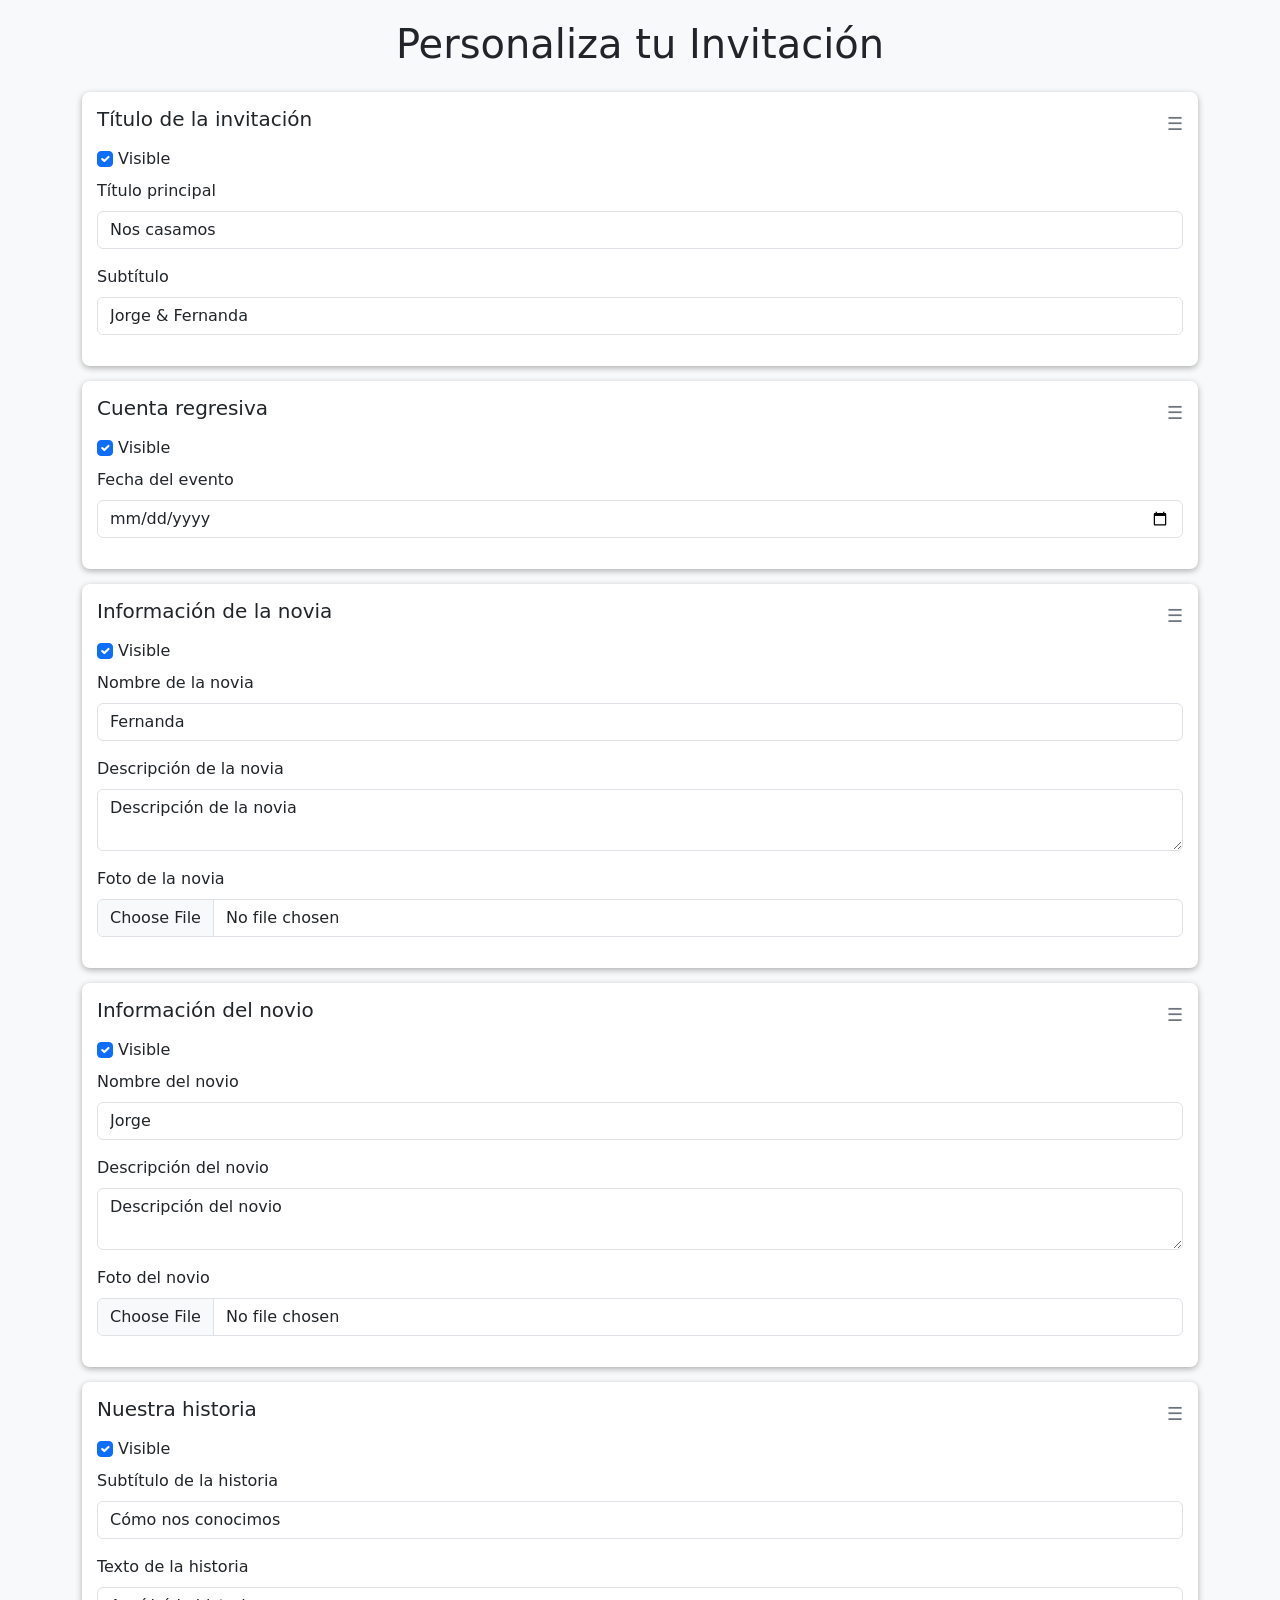
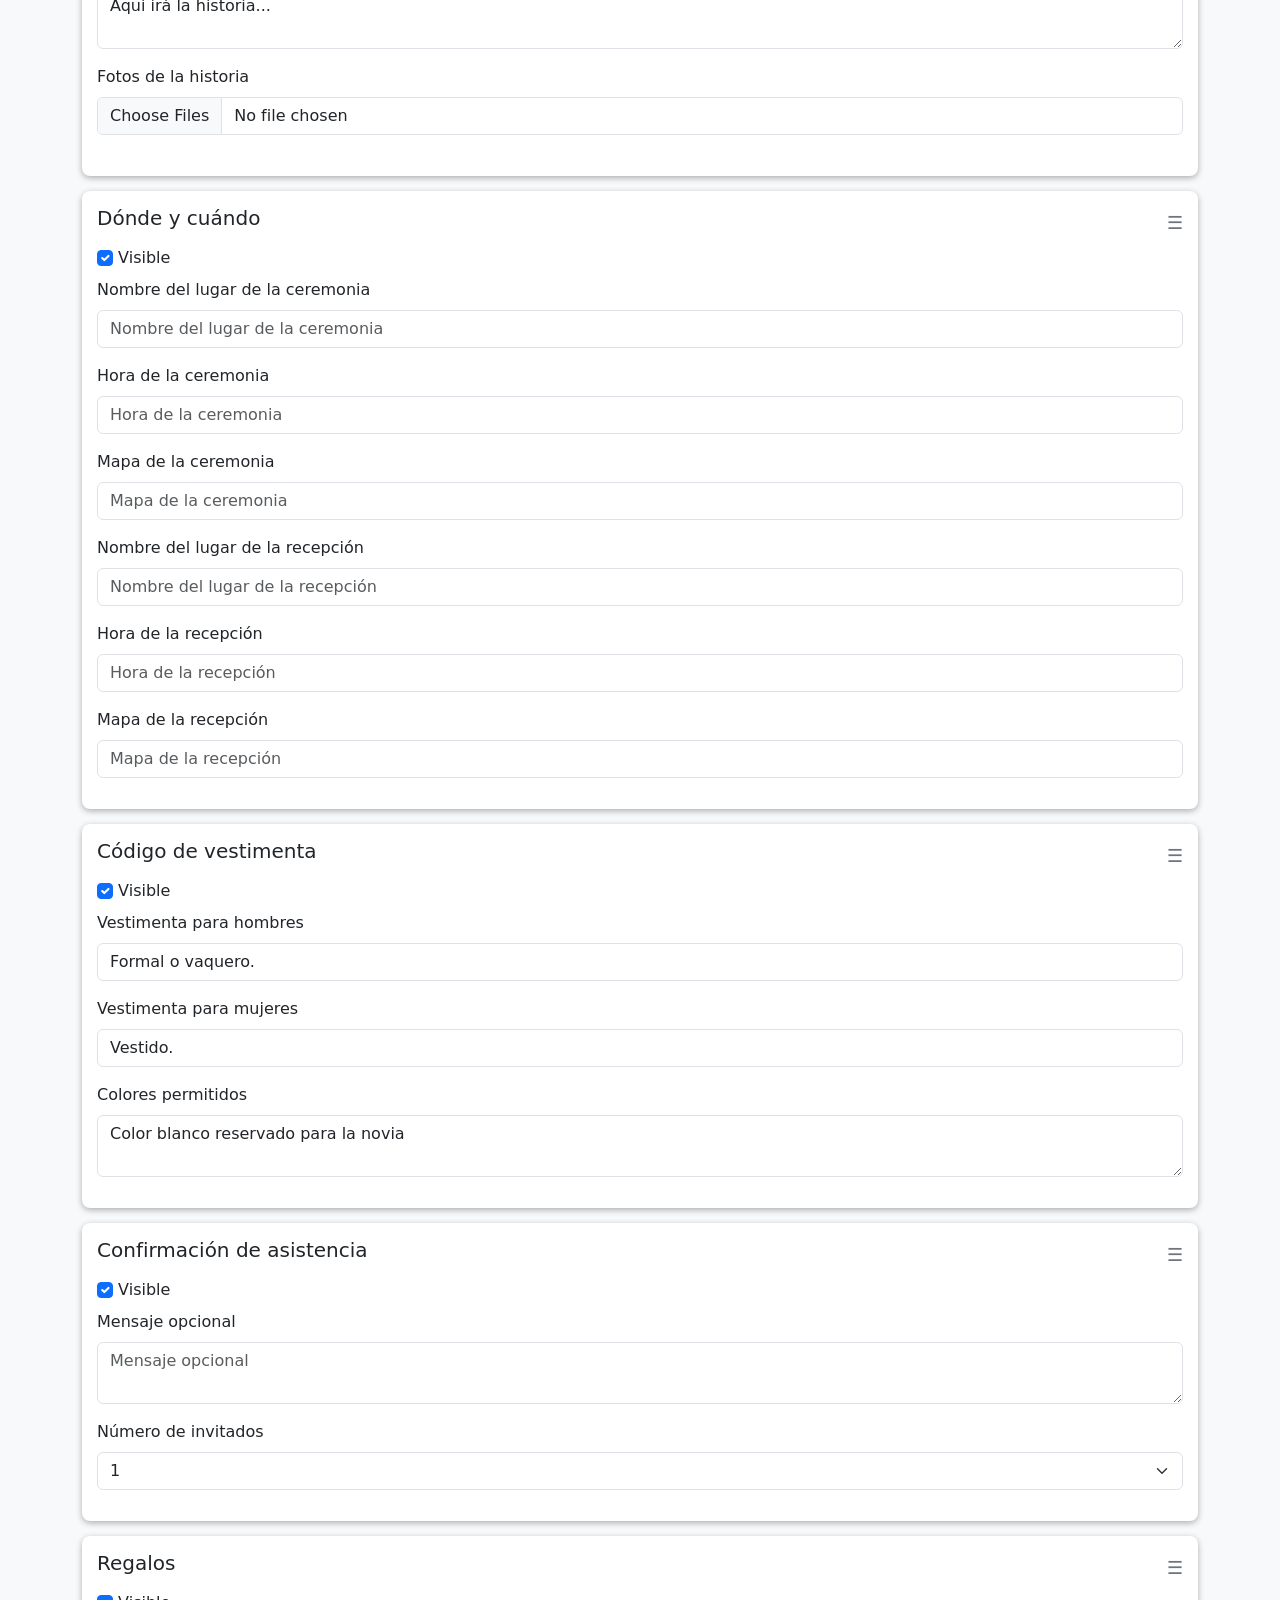
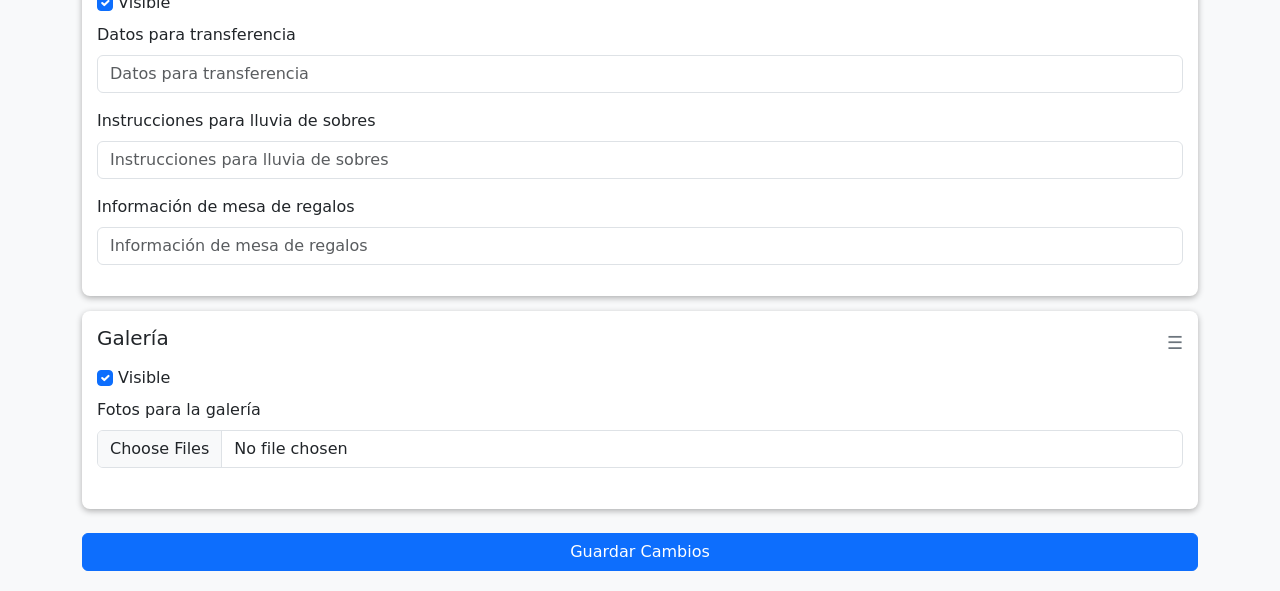
==== formulario-dinamico-invitacion.html @ 40b611e5 "se agrega formulario dinamico para editar la invitacion" ====
<!DOCTYPE html>
<html lang="es">
<head>
  <meta charset="UTF-8">
  <meta name="viewport" content="width=device-width, initial-scale=1.0">
  <title>Personalización de Invitación</title>
  <link href="https://cdn.jsdelivr.net/npm/bootstrap@5.3.0/dist/css/bootstrap.min.css" rel="stylesheet">
  <style>	
	body {
	  background-color: #f8f9fa;
	  padding: 20px;
	}

	.section-card {
	  background: #fff;
	  border-radius: 8px;
	  padding: 15px;
	  margin-bottom: 15px;
	  box-shadow: 0 2px 6px rgba(0,0,0,0.3);
	  cursor: grab;
	}
	.section-card.dragging {
	  opacity: 0.5;
	}
	.controls input, .controls textarea {
	  width: 100%;
	  margin-bottom: 10px;
	}
	.drag-handle {
	  font-size: 18px;
	  cursor: move;
	  color: #6c757d;
	}
	
	.gallery-container {
	display: flex;
	flex-direction: column;
	gap: 8px;
	}
	.gallery-item {
	display: flex;
	align-items: center;
	gap: 10px;
	padding: 6px;
	background: #f8f9fa;
	border: 1px solid #ddd;
	border-radius: 6px;
	cursor: grab;
	}
	/*.gallery-item img {
	width: 60px;
	height: 60px;
	object-fit: cover;
	border-radius: 4px;
	}*/

  </style>
</head>
<body>
  <div class="container">
    <h1 class="mb-4 text-center">Personaliza tu Invitación</h1>
    <div id="form-container" class="mb-4"></div>
    <button id="save-btn" class="btn btn-primary w-100">Guardar Cambios</button>
  </div>

  <script>
    // Simulamos el JSON obtenido del backend	
	let templateData = 		
		{
		  "templateId": "BODA-001",
		  "templateName": "Invitación Jorge & Fernanda",
		  "sections": [
			{
			  "type": "SECTION",
			  "code": "TITLE",
			  "name": "Título de la invitación",
			  "visible": true,
			  "position": 1,
			  "title": "Nos casamos",
			  "description": "Jorge & Fernanda",
			  "controls": [
				{ "name": "SECTION_TITLE_TITLE", "label": "Título principal", "type": "textbox", "required": true, "maxLength": 50 },
				{ "name": "SECTION_TITLE_DESCRIPTION", "label": "Subtítulo", "type": "textbox", "required": true, "maxLength": 50 }
			  ]
			},
			{
			  "type": "SECTION",
			  "code": "COUNTDOWN",
			  "name": "Cuenta regresiva",
			  "visible": true,
			  "position": 2,
			  "date": "2025-12-06 16:00:00",
			  "controls": [
				{ "name": "SECTION_COUNTDOWN_DATE", "label": "Fecha del evento", "type": "date", "required": true }
			  ]
			},
			{
			  "type": "SECTION",
			  "code": "INFO-NOVIA",
			  "name": "Información de la novia",
			  "visible": true,
			  "position": 3,
			  "title": "Fernanda",
			  "description": "Descripción de la novia",
			  "foto": "",
			  "controls": [
				{ "name": "SECTION_INFO-NOVIA_TITLE", "label": "Nombre de la novia", "type": "textbox", "required": true, "maxLength": 80 },
				{ "name": "SECTION_INFO-NOVIA_DESCRIPTION", "label": "Descripción de la novia", "type": "textarea", "required": false, "maxLength": 500 },
				{ "name": "SECTION_INFO-NOVIA_FOTO", "label": "Foto de la novia", "type": "file", "required": false }
			  ]
			},
			{
			  "type": "SECTION",
			  "code": "INFO-NOVIO",
			  "name": "Información del novio",
			  "visible": true,
			  "position": 4,
			  "title": "Jorge",
			  "description": "Descripción del novio",
			  "foto": "",
			  "controls": [
				{ "name": "SECTION_INFO-NOVIO_TITLE", "label": "Nombre del novio", "type": "textbox", "required": true, "maxLength": 80 },
				{ "name": "SECTION_INFO-NOVIO_DESCRIPTION", "label": "Descripción del novio", "type": "textarea", "required": false, "maxLength": 500 },
				{ "name": "SECTION_INFO-NOVIO_FOTO", "label": "Foto del novio", "type": "file", "required": false }
			  ]
			},
			{
			  "type": "SECTION",
			  "code": "HISTORIA",
			  "name": "Nuestra historia",
			  "visible": true,
			  "position": 5,
			  "subtitulo": "Cómo nos conocimos",
			  "texto": "Aquí irá la historia...",
			  "fotos": [],
			  "controls": [
				{ "name": "SECTION_HISTORIA_SUBTITULO", "label": "Subtítulo de la historia", "type": "textbox", "required": true, "maxLength": 100 },
				{ "name": "SECTION_HISTORIA_TEXTO", "label": "Texto de la historia", "type": "textarea", "required": false, "maxLength": 1000 },
				{ "name": "SECTION_HISTORIA_FOTOS", "label": "Fotos de la historia", "type": "file-multiple", "required": false }
			  ]
			},
			{
			  "type": "SECTION",
			  "code": "EVENTOS",
			  "name": "Dónde y cuándo",
			  "visible": true,
			  "position": 6,
			  "ceremonia_lugar": "Nuestra Señora de Fátima",
			  "ceremonia_hora": "16:00",
			  "ceremonia_mapa": "",
			  "recepcion_lugar": "Campestre Monsal",
			  "recepcion_hora": "21:00",
			  "recepcion_mapa": "",
			  "controls": [
				{ "name": "SECTION_EVENTOS_CEREMONIA_LUGAR", "label": "Nombre del lugar de la ceremonia", "type": "textbox", "required": true },
				{ "name": "SECTION_EVENTOS_CEREMONIA_HORA", "label": "Hora de la ceremonia", "type": "textbox", "required": true },
				{ "name": "SECTION_EVENTOS_CEREMONIA_MAPA", "label": "Mapa de la ceremonia", "type": "textbox", "required": false },
				{ "name": "SECTION_EVENTOS_RECEPCION_LUGAR", "label": "Nombre del lugar de la recepción", "type": "textbox", "required": true },
				{ "name": "SECTION_EVENTOS_RECEPCION_HORA", "label": "Hora de la recepción", "type": "textbox", "required": true },
				{ "name": "SECTION_EVENTOS_RECEPCION_MAPA", "label": "Mapa de la recepción", "type": "textbox", "required": false }
			  ]
			},
			{
			  "type": "SECTION",
			  "code": "VESTIMENTA",
			  "name": "Código de vestimenta",
			  "visible": true,
			  "position": 7,
			  "hombres": "Formal o vaquero.",
			  "mujeres": "Vestido.",
			  "colores": "Color blanco reservado para la novia",
			  "controls": [
				{ "name": "SECTION_VESTIMENTA_HOMBRES", "label": "Vestimenta para hombres", "type": "textbox", "required": true },
				{ "name": "SECTION_VESTIMENTA_MUJERES", "label": "Vestimenta para mujeres", "type": "textbox", "required": true },
				{ "name": "SECTION_VESTIMENTA_COLORES", "label": "Colores permitidos", "type": "textarea", "required": false }
			  ]
			},
			{
			  "type": "SECTION",
			  "code": "RSVP",
			  "name": "Confirmación de asistencia",
			  "visible": true,
			  "position": 8,
			  "mensaje": "",
			  "num_invitados": "",
			  "controls": [
				{ "name": "SECTION_RSVP_MENSAJE", "label": "Mensaje opcional", "type": "textarea", "required": false },
				{ "name": "SECTION_RSVP_NUM_INVITADOS", "label": "Número de invitados", "type": "select", "options": ["1","2","3","4","5","6","7","8","9"], "required": true }
			  ]
			},
			{
			  "type": "SECTION",
			  "code": "REGALOS",
			  "name": "Regalos",
			  "visible": true,
			  "position": 9,
			  "transferencia": "",
			  "lluvia_sobres": "",
			  "mesa_regalos": "",
			  "controls": [
				{ "name": "SECTION_REGALOS_TRANSFERENCIA", "label": "Datos para transferencia", "type": "textbox", "required": false },
				{ "name": "SECTION_REGALOS_LLUVIA_SOBRES", "label": "Instrucciones para lluvia de sobres", "type": "textbox", "required": false },
				{ "name": "SECTION_REGALOS_MESA_REGALOS", "label": "Información de mesa de regalos", "type": "textbox", "required": false }
			  ]
			},
			{
			  "type": "SECTION",
			  "code": "GALERIA",
			  "name": "Galería",
			  "visible": true,
			  "position": 10,
			  "fotos": [],
			  "controls": [
				{ "name": "SECTION_GALERIA_FOTOS", "label": "Fotos para la galería", "type": "file-multiple", "required": false }
			  ]
			}
		  ]
		}




    const container = document.getElementById('form-container');
	
	// Estado global para galería
	let galleryFiles = [];

	





function renderForm() {
  container.innerHTML = '';
  templateData.sections.sort((a, b) => a.position - b.position);

  templateData.sections.forEach((section, index) => {
    const div = document.createElement('div');
    div.className = 'section-card';
    div.draggable = true;
    div.dataset.index = index;

    div.innerHTML = `
      <div class="d-flex justify-content-between align-items-center mb-2">
        <h5>${section.name}</h5>
        <span class="drag-handle">☰</span>
      </div>
      <label class="form-check-label mb-2">
        <input type="checkbox" class="form-check-input visible-toggle" ${section.visible ? 'checked' : ''}> Visible
      </label>
      <div class="controls">
        ${section.controls.map(ctrl => {
          const propKey = ctrl.name.split('_').pop().toLowerCase();
          const value = section[propKey] || '';
          const labelText = ctrl.label; // ✅ Usamos el label del JSON

          if (ctrl.type === 'textbox') {
            return `
              <div class="mb-3">
                <label class="form-label">${labelText}</label>
                <input type="text" class="form-control" name="${ctrl.name}" value="${value}" maxlength="${ctrl.maxLength || ''}" placeholder="${labelText}">
              </div>`;
          } else if (ctrl.type === 'textarea') {
            return `
              <div class="mb-3">
                <label class="form-label">${labelText}</label>
                <textarea class="form-control" name="${ctrl.name}" maxlength="${ctrl.maxLength || ''}" placeholder="${labelText}">${value}</textarea>
              </div>`;
          } else if (ctrl.type === 'file') {
            return `
              <div class="mb-3">
                <label class="form-label">${labelText}</label>
                <input type="file" class="form-control file-input" name="${ctrl.name}">
                <div class="preview-container mt-2"></div>
              </div>`;
          } else if (ctrl.type === 'file-multiple') {
            return `
              <div class="mb-3">
                <label class="form-label">${labelText}</label>
                <input type="file" class="form-control file-multiple-input" name="${ctrl.name}" multiple>
                <div class="gallery-container mt-2"></div>
              </div>`;
          } else if (ctrl.type === 'select') {
            return `
              <div class="mb-3">
                <label class="form-label">${labelText}</label>
                <select class="form-select" name="${ctrl.name}">
                  ${ctrl.options.map(o => `<option value="${o}" ${value === o ? 'selected' : ''}>${o}</option>`).join('')}
                </select>
              </div>`;
          } else if (ctrl.type === 'date') {
            return `
              <div class="mb-3">
                <label class="form-label">${labelText}</label>
                <input type="date" class="form-control" name="${ctrl.name}" value="${section[propKey] || ''}">
              </div>`;
          }
        }).join('')}
      </div>
    `;
    container.appendChild(div);
  });

  enableDragAndDrop();
}



container.addEventListener('change', e => {
  // Foto individual
  if (e.target.classList.contains('file-input')) {
    const previewContainer = e.target.nextElementSibling;
    previewContainer.innerHTML = '';
    const file = e.target.files[0];
    if (file && file.type.startsWith('image/')) {
      const img = document.createElement('img');
      img.src = URL.createObjectURL(file);
      img.style.width = '80px';
      img.style.height = '80px';
      img.style.objectFit = 'cover';
      img.style.borderRadius = '6px';
      previewContainer.appendChild(img);
    }
  }
  // Galería múltiple
  if (e.target.classList.contains('file-multiple-input')) {
    const galleryContainer = e.target.parentElement.querySelector('.gallery-container');
    const newFiles = Array.from(e.target.files);

    // Combinar con existentes y eliminar duplicados
    const combined = [...galleryFiles, ...newFiles];
    const unique = combined.filter((file, index, self) =>
      index === self.findIndex(f => f.name === file.name)
    );

    // Limitar a 10
    galleryFiles = unique.slice(0, 10);

    // Renderizar galería
    renderGallery(galleryContainer);
  }
});



/*function renderGallery(container) {
  container.innerHTML = '';
  galleryFiles.forEach(file => {
    if (file.type.startsWith('image/')) {
      const item = document.createElement('div');
      item.className = 'gallery-item';
      item.draggable = true;
      item.dataset.filename = file.name; // ✅ Identificador único

      const img = document.createElement('img');
      img.src = URL.createObjectURL(file);
      img.style.width = '60px';
      img.style.height = '60px';
      img.style.objectFit = 'cover';
      img.style.borderRadius = '4px';

      const name = document.createElement('span');
      name.textContent = file.name;
      name.style.flex = '1';

      const deleteBtn = document.createElement('button');
      deleteBtn.textContent = '✕';
      deleteBtn.className = 'btn btn-sm btn-danger';
      deleteBtn.addEventListener('click', () => {
        galleryFiles = galleryFiles.filter(f => f.name !== file.name); // ✅ Eliminar por nombre
        renderGallery(container);
      });

      item.appendChild(img);
      item.appendChild(name);
      item.appendChild(deleteBtn);
      container.appendChild(item);
    }
  });

  enableGalleryDragAndDrop(container);
}


function enableGalleryDragAndDrop(container) {
  let draggedItem = null;

  container.querySelectorAll('.gallery-item').forEach(item => {
    item.addEventListener('dragstart', () => {
      draggedItem = item;
      item.classList.add('dragging');
    });

    item.addEventListener('dragend', () => {
      item.classList.remove('dragging');
      draggedItem = null;
      updateGalleryOrder(container);
    });
  });

  container.addEventListener('dragover', e => {
    e.preventDefault();
    const afterElement = getDragAfterElement(container, e.clientY);
    if (!afterElement) {
      container.appendChild(draggedItem);
    } else {
      container.insertBefore(draggedItem, afterElement);
    }
  });
}

function getDragAfterElement(container, y) {
  const draggableElements = [...container.querySelectorAll('.gallery-item:not(.dragging)')];
  return draggableElements.reduce((closest, child) => {
    const box = child.getBoundingClientRect();
    const offset = y - box.top - box.height / 2;
    if (offset < 0 && offset > closest.offset) {
      return { offset: offset, element: child };
    } else {
      return closest;
    }
  }, { offset: Number.NEGATIVE_INFINITY }).element;
}



function getDragAfterElement(container, y) {
  const draggableElements = [...container.querySelectorAll('.gallery-item:not(.dragging)')];
  return draggableElements.reduce((closest, child) => {
    const box = child.getBoundingClientRect();
    const offset = y - box.top - box.height / 2;
    if (offset < 0 && offset > closest.offset) {
      return { offset: offset, element: child };
    } else {
      return closest;
    }
  }, { offset: Number.NEGATIVE_INFINITY }).element;
}



function updateGalleryOrder(container) {
  const newOrder = [];
  container.querySelectorAll('.gallery-item').forEach(item => {
    const filename = item.dataset.filename;
    const file = galleryFiles.find(f => f.name === filename);
    if (file) newOrder.push(file);
  });
  galleryFiles = newOrder; // ✅ Actualiza el array con el nuevo orden
}*/


function renderGallery(container) {
  container.innerHTML = '';
  galleryFiles.forEach(file => {
    if (file.type.startsWith('image/')) {
      const item = document.createElement('div');
      item.className = 'gallery-item';
      item.draggable = true;
      item.dataset.filename = file.name;

      const img = document.createElement('img');
      img.src = URL.createObjectURL(file);
      img.style.width = '60px';
      img.style.height = '60px';
      img.style.objectFit = 'cover';
      img.style.borderRadius = '4px';

      const name = document.createElement('span');
      name.textContent = file.name;
      name.style.flex = '1';

      const deleteBtn = document.createElement('button');
      deleteBtn.textContent = '✕';
      deleteBtn.className = 'btn btn-sm btn-danger';
      deleteBtn.addEventListener('click', () => {
        galleryFiles = galleryFiles.filter(f => f.name !== file.name);
        renderGallery(container);
      });

      item.appendChild(img);
      item.appendChild(name);
      item.appendChild(deleteBtn);
      container.appendChild(item);
    }
  });

  enableGalleryDragAndDrop(container);
}

function enableGalleryDragAndDrop(container) {
    let draggedItem = null;

    container.querySelectorAll('.gallery-item').forEach(item => {
        item.addEventListener('dragstart', (e) => {
            draggedItem = item;
            item.classList.add('dragging');
            e.dataTransfer.effectAllowed = "move";
            e.dataTransfer.setData("text/plain", item.dataset.filename);
        });

        item.addEventListener('dragend', () => {
            item.classList.remove('dragging');
            draggedItem = null;
            updateGalleryOrder(container);
        });
    });

    container.addEventListener('dragover', (e) => {
        e.preventDefault();
        const dragging = container.querySelector('.dragging');
        if (!dragging) return;

        const siblings = [...container.querySelectorAll('.gallery-item:not(.dragging)')];
        let insertBefore = null;

        for (const sib of siblings) {
            const box = sib.getBoundingClientRect();
            const middle = box.top + box.height / 2;

            if (e.clientY < middle) {
                insertBefore = sib;
                break;
            }
        }

        container.insertBefore(dragging, insertBefore);
    });
}


function getDragAfterElement(container, y) {
  const draggableElements = [...container.querySelectorAll('.gallery-item:not(.dragging)')];
  return draggableElements.reduce((closest, child) => {
    const box = child.getBoundingClientRect();
    const offset = y - box.top - box.height / 2;
    if (offset < 0 && offset > closest.offset) {
      return { offset: offset, element: child };
    } else {
      return closest;
    }
  }, { offset: Number.NEGATIVE_INFINITY }).element;
}

function updateGalleryOrder(container) {
  const newOrder = [];
  container.querySelectorAll('.gallery-item').forEach(item => {
    const filename = item.dataset.filename;
    const file = galleryFiles.find(f => f.name === filename);
    if (file) newOrder.push(file);
  });
  galleryFiles = newOrder;
}











/*
    function renderForm(template) {
      container.innerHTML = '';
      template.sections.sort((a, b) => a.position - b.position);
      template.sections.forEach((section, index) => {
        const sectionDiv = document.createElement('div');
        sectionDiv.className = 'section-card';
        sectionDiv.draggable = true;
        sectionDiv.dataset.index = index;

        sectionDiv.innerHTML = `
          <div class="d-flex justify-content-between align-items-center mb-2">
            <h5>${section.name}</h5>
            <span class="drag-handle">☰</span>
          </div>
          <label class="form-check-label mb-2">
            <input type="checkbox" class="form-check-input visible-toggle" ${section.visible ? 'checked' : ''}> Visible
          </label>
          <div class="controls">
            ${section.controls.map(ctrl => {
              if (ctrl.type === 'textbox') {
                return `<input type="text" class="form-control" name="${ctrl.name}" maxlength="${ctrl.maxLength}" placeholder="${ctrl.name}" value="${section.title || ''}">`;
              } else if (ctrl.type === 'textarea') {
                return `<textarea class="form-control" name="${ctrl.name}" maxlength="${ctrl.maxLength}" placeholder="${ctrl.name}">${section.description || ''}</textarea>`;
              }
            }).join('')}
          </div>
        `;
        container.appendChild(sectionDiv);
      });
      enableDragAndDrop();
    }
	*/

    function enableDragAndDrop() {
      const cards = document.querySelectorAll('.section-card');
      let dragged = null;

      cards.forEach(card => {
        card.addEventListener('dragstart', () => {
          dragged = card;
          card.classList.add('dragging');
        });
        card.addEventListener('dragend', () => {
          dragged.classList.remove('dragging');
          dragged = null;
        });
        card.addEventListener('dragover', e => {
          e.preventDefault();
          const afterElement = getDragAfterElement(container, e.clientY);
          if (afterElement == null) {
            container.appendChild(dragged);
          } else {
            container.insertBefore(dragged, afterElement);
          }
        });
      });
    }

    function getDragAfterElement(container, y) {
      const draggableElements = [...container.querySelectorAll('.section-card:not(.dragging)')];
      return draggableElements.reduce((closest, child) => {
        const box = child.getBoundingClientRect();
        const offset = y - box.top - box.height / 2;
        if (offset < 0 && offset > closest.offset) {
          return { offset: offset, element: child };
        } else {
          return closest;
        }
      }, { offset: Number.NEGATIVE_INFINITY }).element;
    }

    document.getElementById('save-btn').addEventListener('click', () => {
      const updatedSections = [];
      document.querySelectorAll('.section-card').forEach((card, newIndex) => {
        const section = templateData.sections[card.dataset.index];
        section.visible = card.querySelector('.visible-toggle').checked;
        section.position = newIndex + 1;
        const inputs = card.querySelectorAll('input[type="text"], textarea');
        inputs.forEach(input => {
          if (input.name.includes('TITLE')) section.title = input.value;
          if (input.name.includes('DESCRIPTION')) section.description = input.value;
        });
        updatedSections.push(section);
      });
      console.log('JSON actualizado:', templateData);
      alert('Cambios guardados (ver consola)');
    });

    renderForm(templateData);
  </script>
</body>
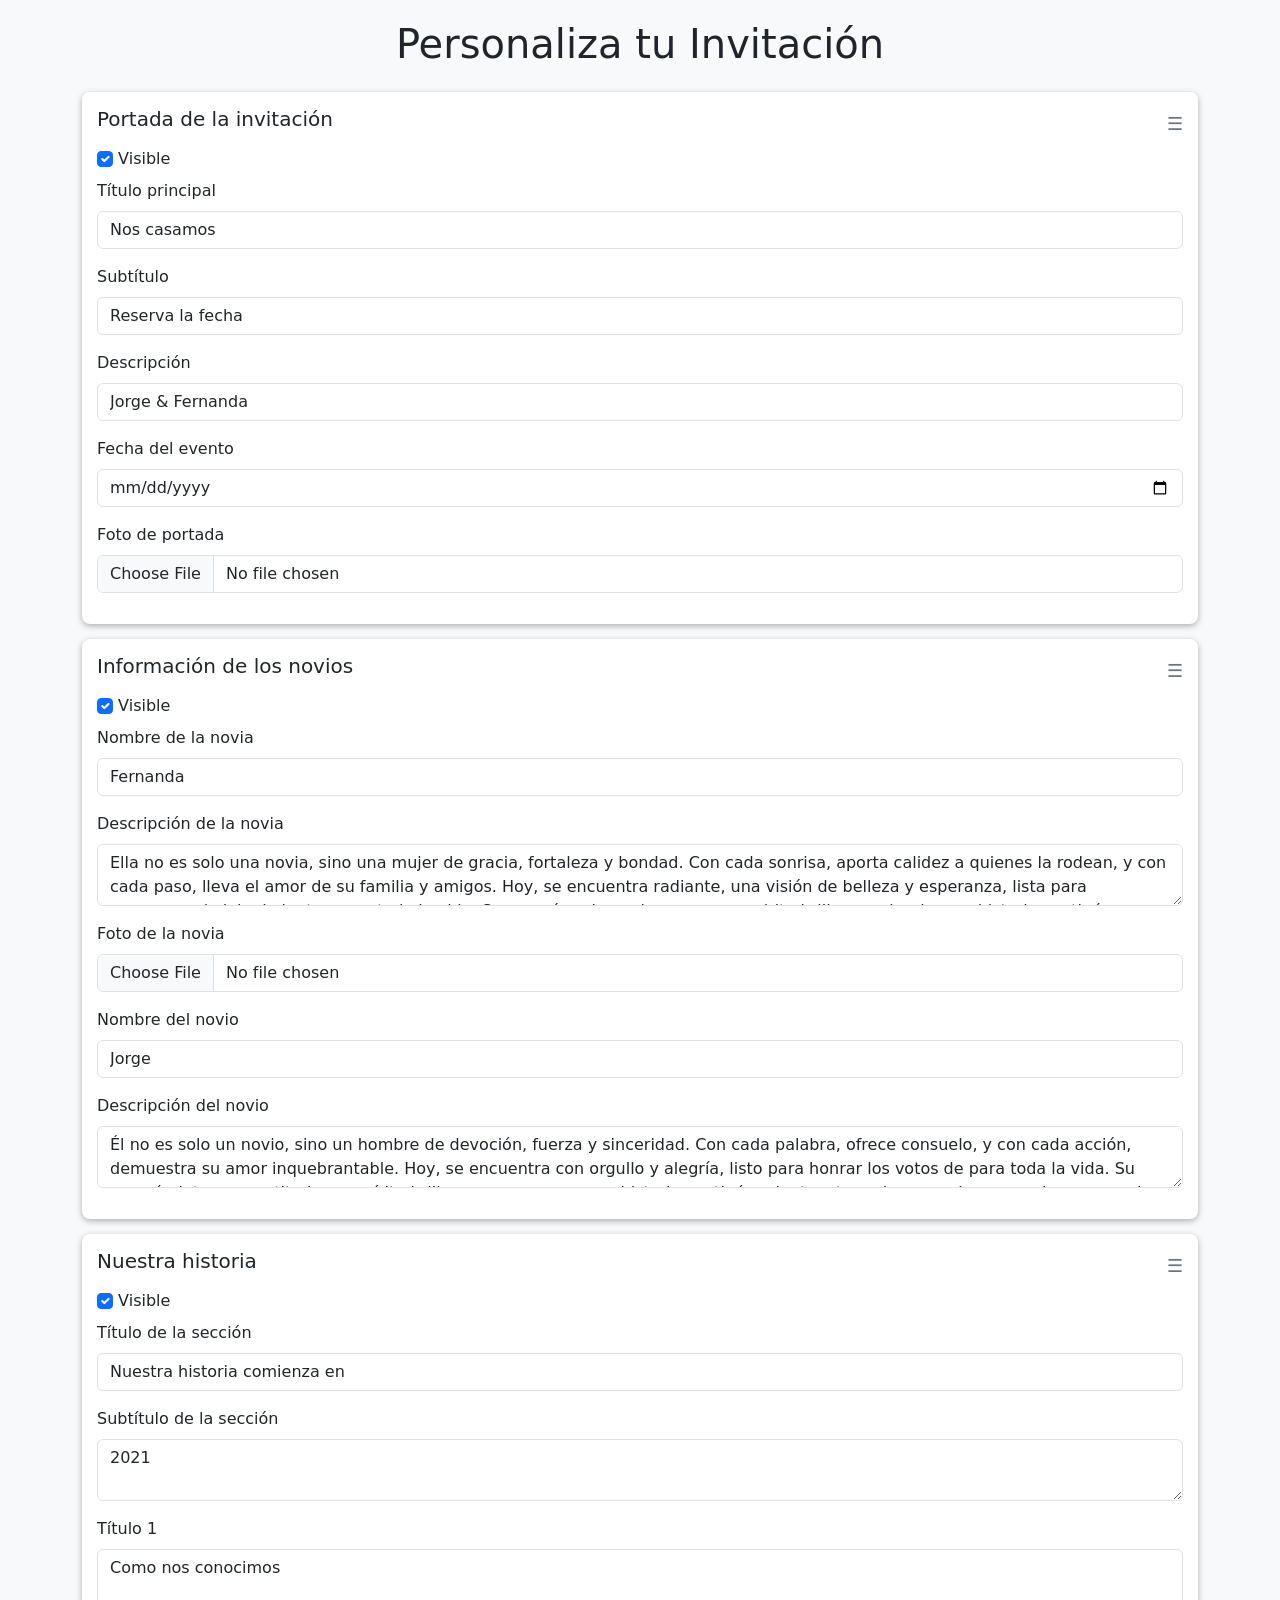
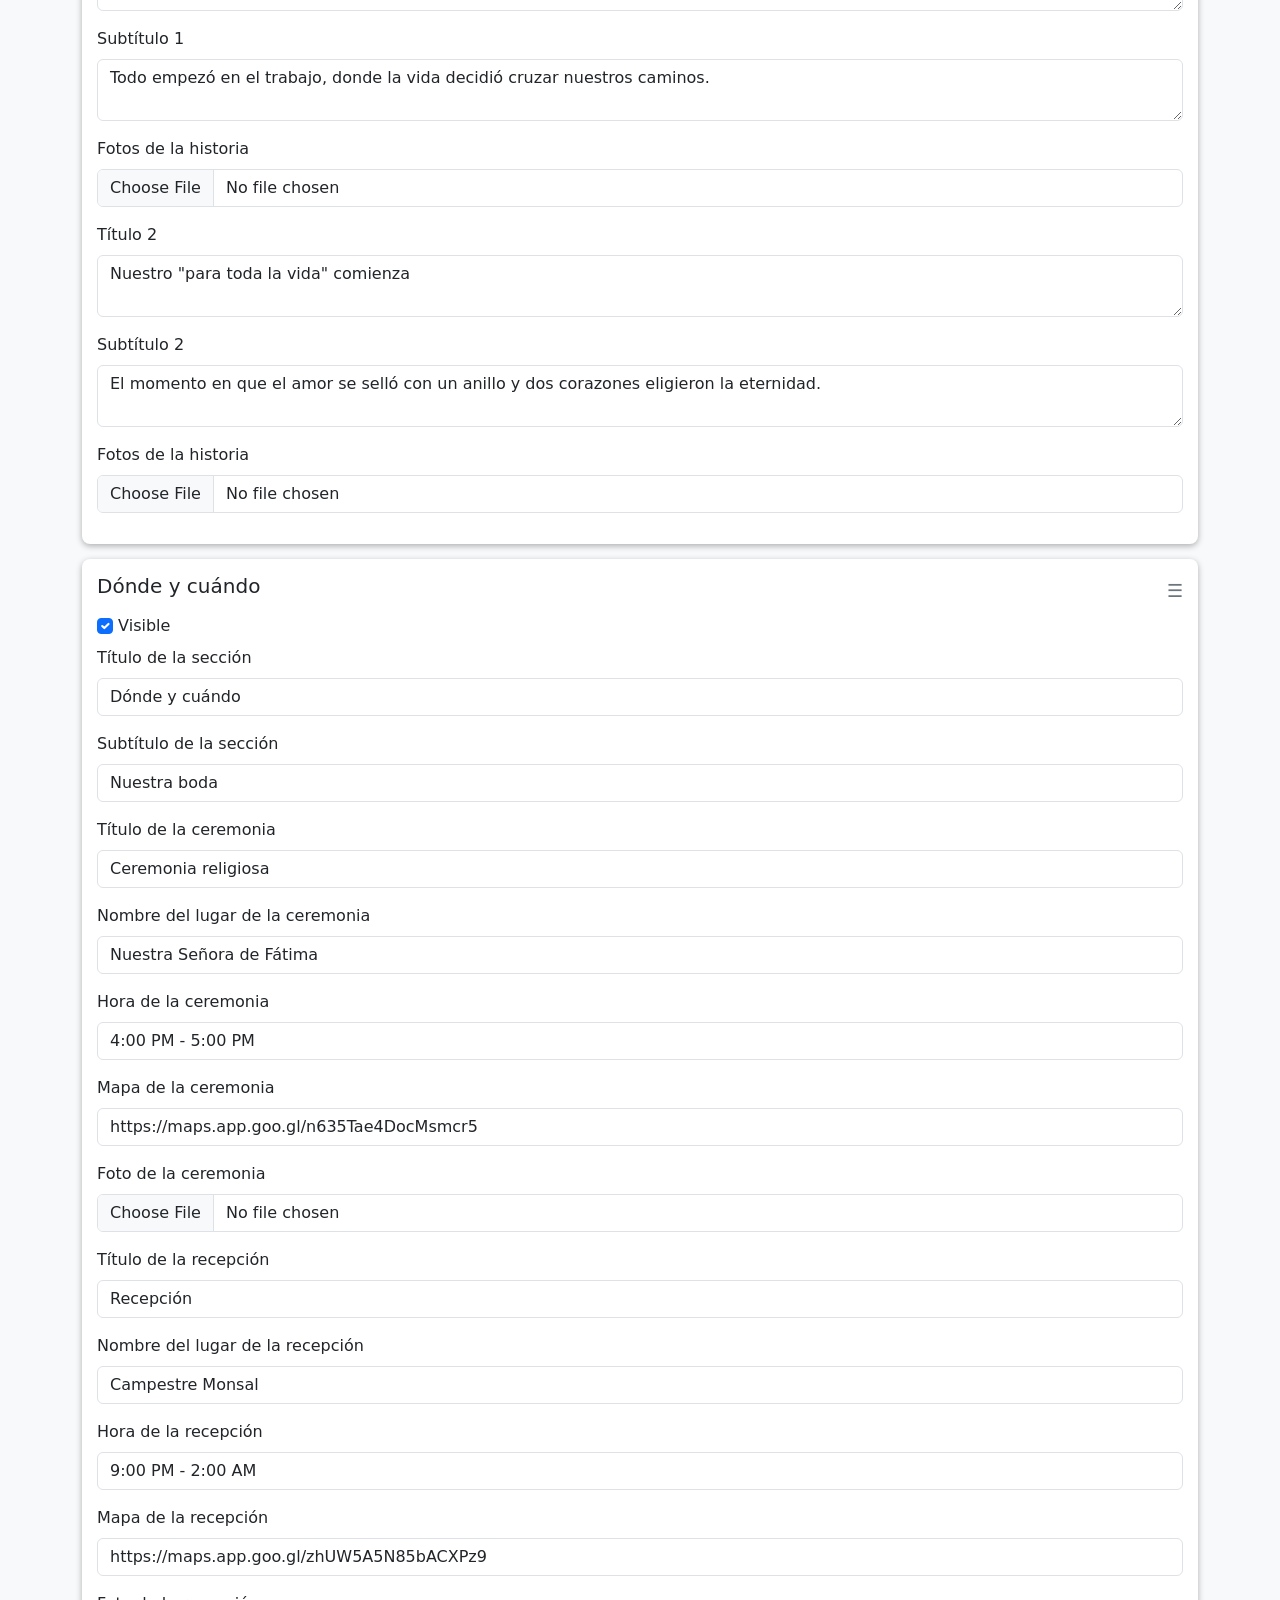
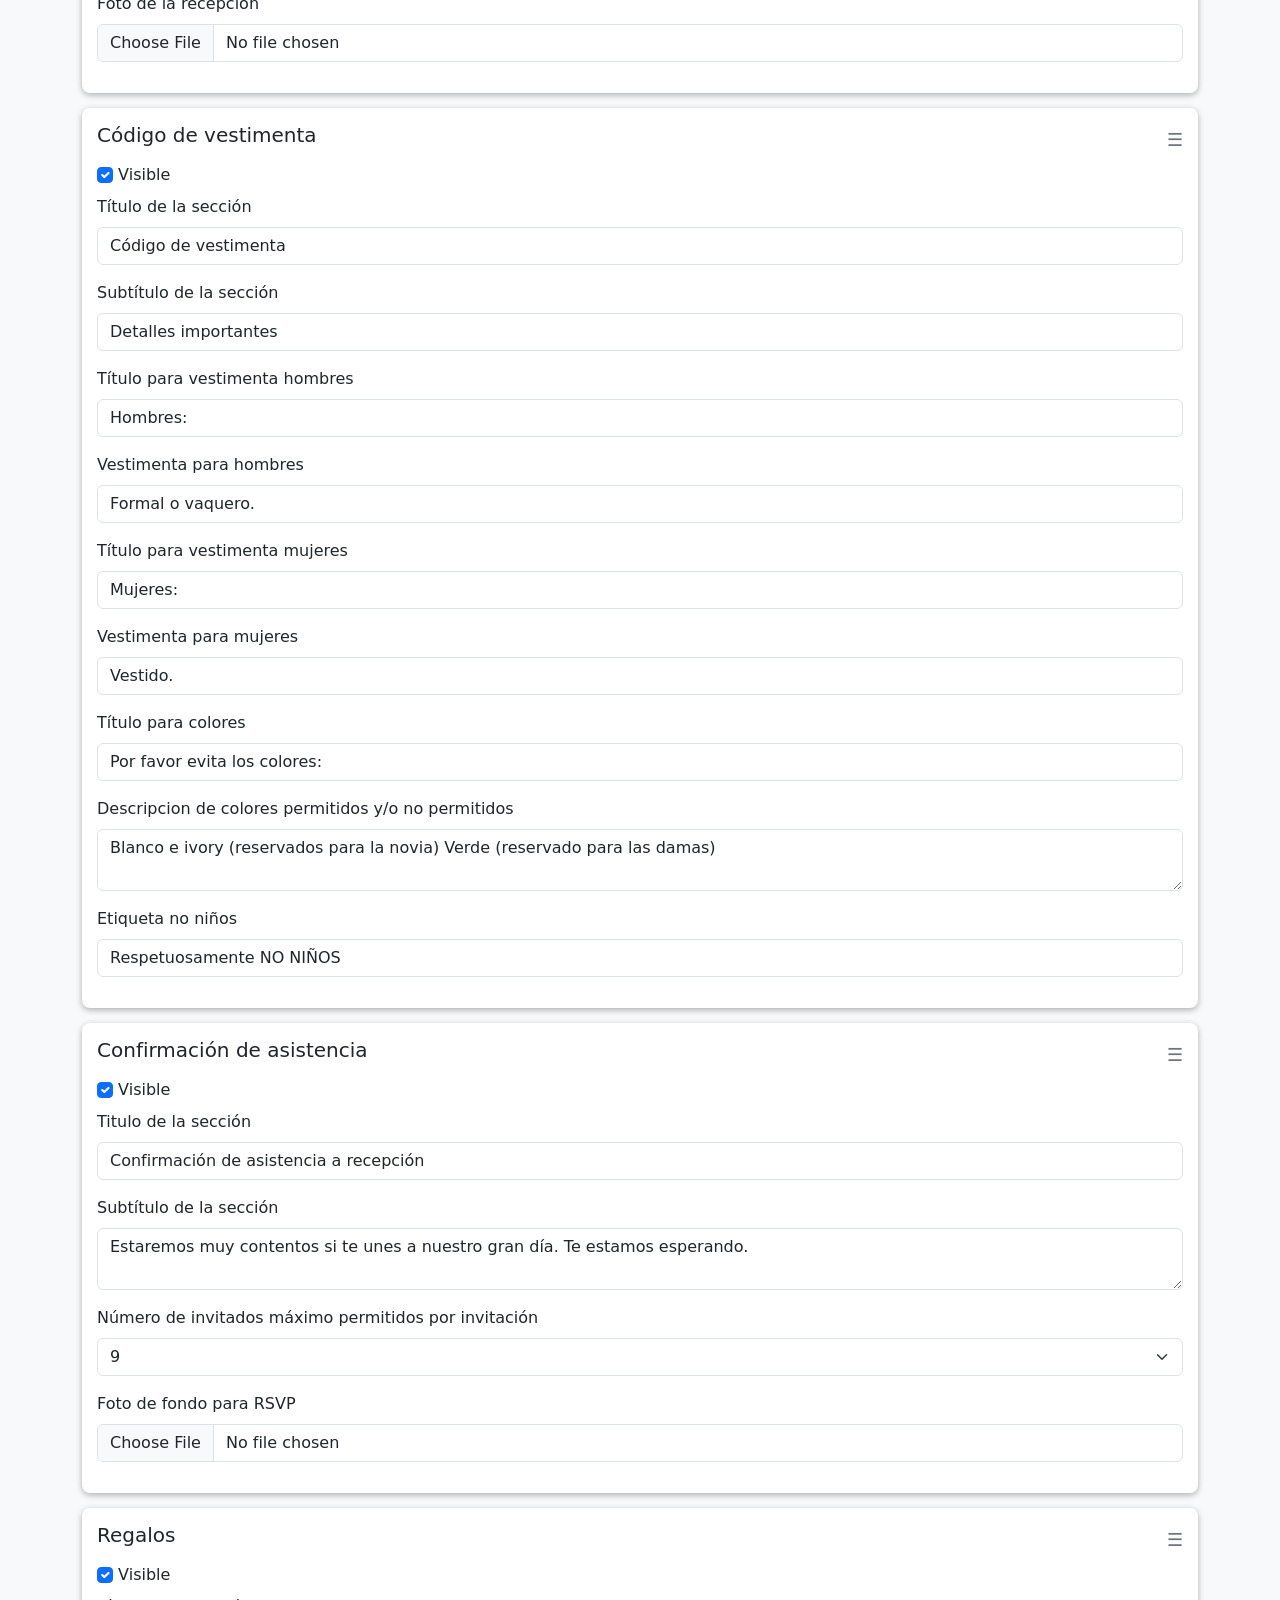
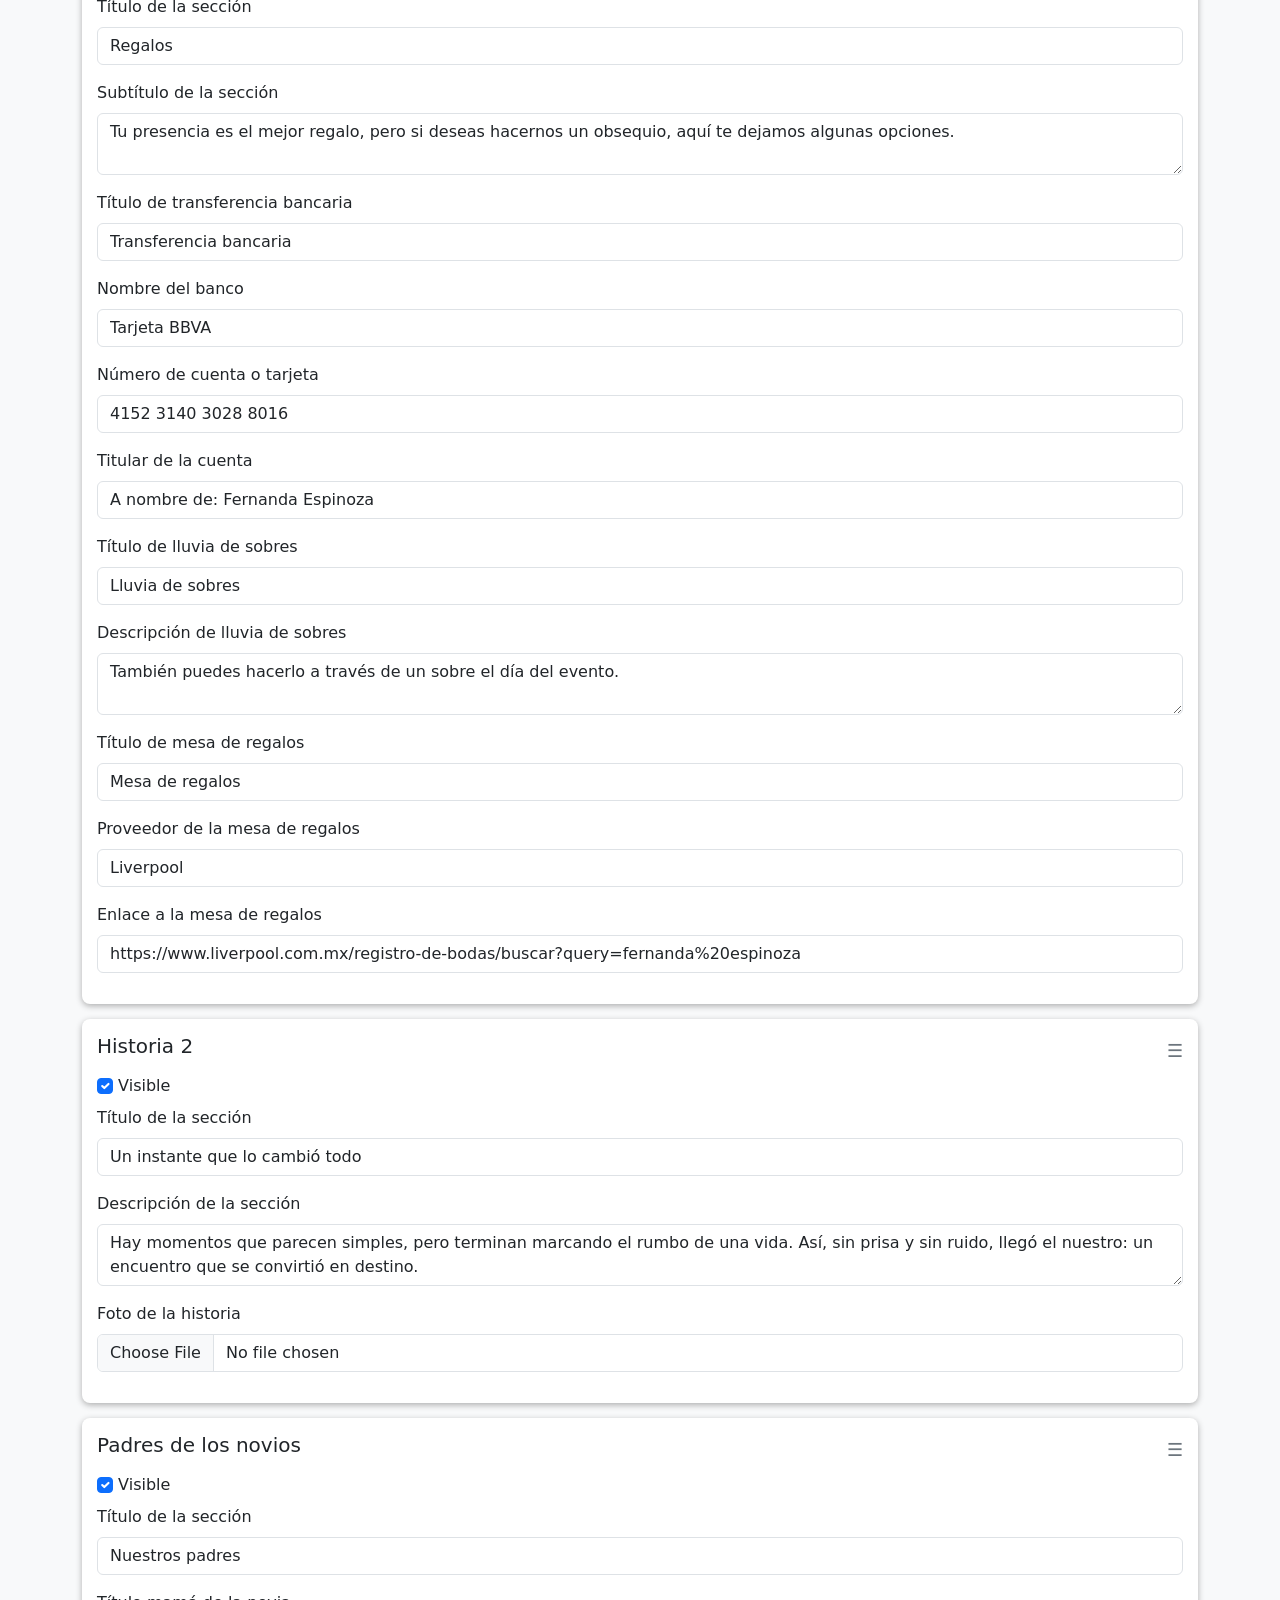
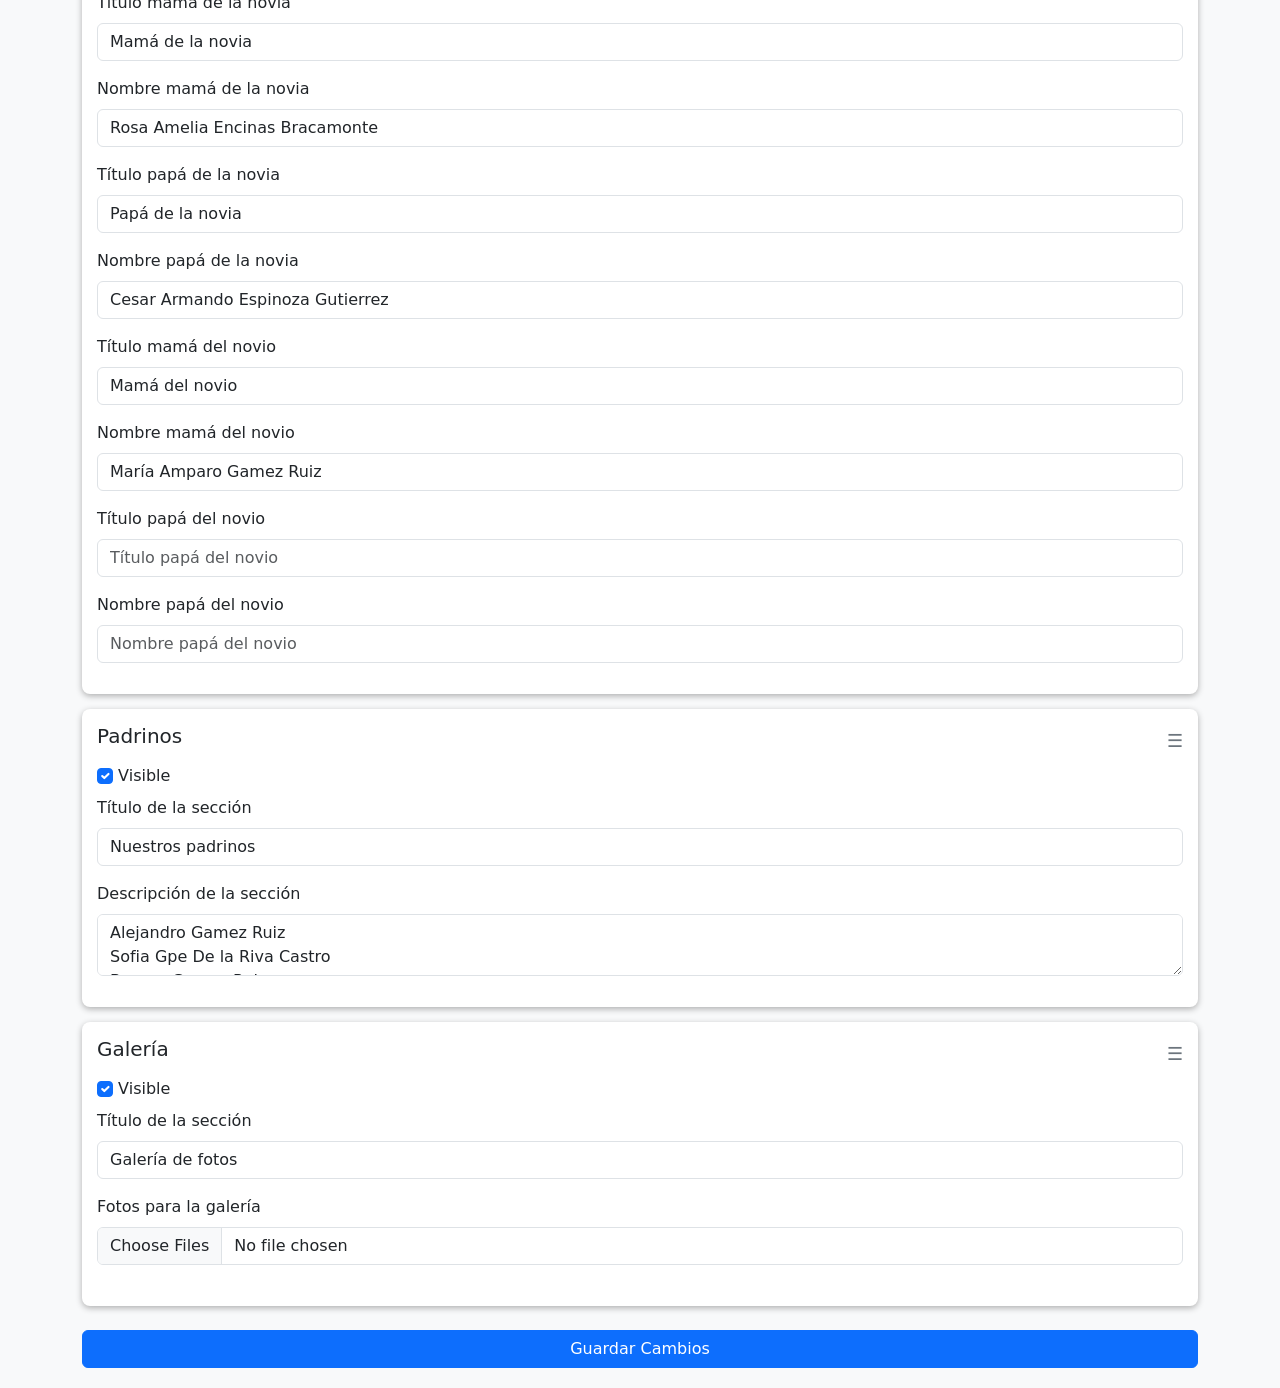
==== commit 0e83eb8e: "se agrega formulario dinamico para editar la invitacion commit #2" ====
--- a/formulario-dinamico-invitacion.html
+++ b/formulario-dinamico-invitacion.html
@@ -70,149 +70,307 @@
 		{
 		  "templateId": "BODA-001",
 		  "templateName": "Invitación Jorge & Fernanda",
+      "eventId": "7d66f8da-8545-4447-9fd1-cb3bf87ec029",
+      "eventName": "Jorge & Fernanda",
 		  "sections": [
 			{
 			  "type": "SECTION",
-			  "code": "TITLE",
-			  "name": "Título de la invitación",
+			  "code": "PORTADA",
+			  "name": "Portada de la invitación",
 			  "visible": true,
 			  "position": 1,
+
 			  "title": "Nos casamos",
+        "subtitle": "Reserva la fecha",
 			  "description": "Jorge & Fernanda",
-			  "controls": [
-				{ "name": "SECTION_TITLE_TITLE", "label": "Título principal", "type": "textbox", "required": true, "maxLength": 50 },
-				{ "name": "SECTION_TITLE_DESCRIPTION", "label": "Subtítulo", "type": "textbox", "required": true, "maxLength": 50 }
+        "date": "2025-12-06 16:00:00",
+        "foto": "assets/images/slider/shape.png",
+
+			  "controls": [
+				{ "name": "SECTION_PORTADA_TITLE", "label": "Título principal", "type": "textbox", "required": true, "maxLength": 50 },
+				{ "name": "SECTION_PORTADA_SUBTITLE", "label": "Subtítulo", "type": "textbox", "required": true, "maxLength": 50 },
+				{ "name": "SECTION_PORTADA_DESCRIPTION", "label": "Descripción", "type": "textbox", "required": true, "maxLength": 50 },
+        { "name": "SECTION_PORTADA_DATE", "label": "Fecha del evento", "type": "date", "required": true },
+				{ "name": "SECTION_PORTADA_FOTO", "label": "Foto de portada", "type": "file", "required": false }
+			  ]
+			},
+			/*{
+			  "type": "SECTION",
+			  "code": "COUNTDOWN",
+			  "name": "Cuenta regresiva",
+			  "visible": true,
+			  "position": 2,
+			  "date": "2025-12-06 16:00:00",
+			  "controls": [
+				{ "name": "SECTION_COUNTDOWN_DATE", "label": "Fecha del evento", "type": "date", "required": true }
+			  ]
+			},*/
+			{
+			  "type": "SECTION",
+			  "code": "INFO-NOVIA-NOVIO",
+			  "name": "Información de los novios",
+			  "visible": true,
+			  "position": 3,
+
+			  "title-novia": "Fernanda",
+			  "description-novia": "Ella no es solo una novia, sino una mujer de gracia, fortaleza y bondad. Con cada sonrisa, aporta calidez a quienes la rodean, y con cada paso, lleva el amor de su familia y amigos. Hoy, se encuentra radiante, una visión de belleza y esperanza, lista para comenzar el viaje de juntos para toda la vida. Su corazón rebosa de amor, su espiritu brilla con alegria y su historia continúa mientras camina de la mano hacia un nuevo capítulo de la vida.",
+			  "foto": "assets/images/portfolio/7.jpg",
+        "title-novio": "Jorge",
+        "description-novio": "Él no es solo un novio, sino un hombre de devoción, fuerza y sinceridad. Con cada palabra, ofrece consuelo, y con cada acción, demuestra su amor inquebrantable. Hoy, se encuentra con orgullo y alegría, listo para honrar los votos de para toda la vida. Su corazón late con gratitud, su espíritu brilla con esperanza, y su historia continúa mientras toma la mano de su amada para caminar juntos hacia un nuevo capítulo de la vida.",
+        
+			  "controls": [
+				{ "name": "SECTION_INFO-NOVIA-NOVIO_TITLE-NOVIA", "label": "Nombre de la novia", "type": "textbox", "required": true, "maxLength": 80 },
+				{ "name": "SECTION_INFO-NOVIA-NOVIO_DESCRIPTION-NOVIA", "label": "Descripción de la novia", "type": "textarea", "required": false, "maxLength": 500 },
+				{ "name": "SECTION_INFO-NOVIA-NOVIO_FOTO", "label": "Foto de la novia", "type": "file", "required": false },
+        { "name": "SECTION_INFO-NOVIA-NOVIO_TITLE-NOVIO", "label": "Nombre del novio", "type": "textbox", "required": true, "maxLength": 80 },
+        { "name": "SECTION_INFO-NOVIA-NOVIO_DESCRIPTION-NOVIO", "label": "Descripción del novio", "type": "textarea", "required": false, "maxLength": 500 }
 			  ]
 			},
 			{
 			  "type": "SECTION",
-			  "code": "COUNTDOWN",
-			  "name": "Cuenta regresiva",
-			  "visible": true,
-			  "position": 2,
-			  "date": "2025-12-06 16:00:00",
-			  "controls": [
-				{ "name": "SECTION_COUNTDOWN_DATE", "label": "Fecha del evento", "type": "date", "required": true }
+			  "code": "HISTORIA",
+			  "name": "Nuestra historia",
+			  "visible": true,
+			  "position": 5,
+
+        "titulo0": "Nuestra historia comienza en",
+        "subtitulo0": "2021",
+			  "titulo1": "Como nos conocimos",
+			  "subtitulo1": "Todo empezó en el trabajo, donde la vida decidió cruzar nuestros caminos.",
+			  "foto1": "assets/images/story/1.jpg",
+        "titulo2": "Nuestro \"para toda la vida\" comienza",
+        "subtitulo2": "El momento en que el amor se selló con un anillo y dos corazones eligieron la eternidad.",
+        "foto2": "assets/images/story/2.jpg",
+
+			  "controls": [
+				{ "name": "SECTION_HISTORIA_TITULO0", "label": "Título de la sección", "type": "textbox", "required": true, "maxLength": 100 },
+				{ "name": "SECTION_HISTORIA_SUBTITULO0", "label": "Subtítulo de la sección", "type": "textarea", "required": false, "maxLength": 100 },
+
+				{ "name": "SECTION_HISTORIA_TITULO1", "label": "Título 1", "type": "textarea", "required": false, "maxLength": 100 },
+        { "name": "SECTION_HISTORIA_SUBTITULO1", "label": "Subtítulo 1", "type": "textarea", "required": false, "maxLength": 300 },
+				{ "name": "SECTION_HISTORIA_FOTO1", "label": "Fotos de la historia", "type": "file", "required": false },
+        
+        { "name": "SECTION_HISTORIA_TITULO2", "label": "Título 2", "type": "textarea", "required": false, "maxLength": 100 },
+        { "name": "SECTION_HISTORIA_SUBTITULO2", "label": "Subtítulo 2", "type": "textarea", "required": false, "maxLength": 300 },
+        { "name": "SECTION_HISTORIA_FOTO2", "label": "Fotos de la historia", "type": "file", "required": false }
 			  ]
 			},
 			{
 			  "type": "SECTION",
-			  "code": "INFO-NOVIA",
-			  "name": "Información de la novia",
-			  "visible": true,
-			  "position": 3,
-			  "title": "Fernanda",
-			  "description": "Descripción de la novia",
-			  "foto": "",
-			  "controls": [
-				{ "name": "SECTION_INFO-NOVIA_TITLE", "label": "Nombre de la novia", "type": "textbox", "required": true, "maxLength": 80 },
-				{ "name": "SECTION_INFO-NOVIA_DESCRIPTION", "label": "Descripción de la novia", "type": "textarea", "required": false, "maxLength": 500 },
-				{ "name": "SECTION_INFO-NOVIA_FOTO", "label": "Foto de la novia", "type": "file", "required": false }
+			  "code": "EVENTOS",
+			  "name": "Dónde y cuándo",
+			  "visible": true,
+			  "position": 6,
+
+        "titulo": "Dónde y cuándo",
+        "subtitulo": "Nuestra boda",
+
+        "ceremonia-titulo": "Ceremonia religiosa",
+			  "ceremonia-lugar": "Nuestra Señora de Fátima",
+			  "ceremonia-hora": "4:00 PM - 5:00 PM",
+			  "ceremonia-mapa": "https://maps.app.goo.gl/n635Tae4DocMsmcr5",
+        "ceremonia-foto": "assets/images/event/2.jpg",
+
+        "recepcion-titulo": "Recepción",
+			  "recepcion-lugar": "Campestre Monsal",
+			  "recepcion-hora": "9:00 PM - 2:00 AM",
+			  "recepcion-mapa": "https://maps.app.goo.gl/zhUW5A5N85bACXPz9",
+        "recepcion-foto": "assets/images/event/3.jpg",
+
+			  "controls": [
+
+        { "name": "SECTION_EVENTOS_TITULO", "label": "Título de la sección", "type": "textbox", "required": true, "maxLength": 100 },
+        { "name": "SECTION_EVENTOS_SUBTITULO", "label": "Subtítulo de la sección", "type": "textbox", "required": true, "maxLength": 100 },
+
+        { "name": "SECTION_EVENTOS_CEREMONIA-TITULO", "label": "Título de la ceremonia", "type": "textbox", "required": true, "maxLength": 100 },
+				{ "name": "SECTION_EVENTOS_CEREMONIA-LUGAR", "label": "Nombre del lugar de la ceremonia", "type": "textbox", "required": true, "maxLength": 100 },
+				{ "name": "SECTION_EVENTOS_CEREMONIA-HORA", "label": "Hora de la ceremonia", "type": "textbox", "required": true, "maxLength": 100 },
+				{ "name": "SECTION_EVENTOS_CEREMONIA-MAPA", "label": "Mapa de la ceremonia", "type": "textbox", "required": false, "maxLength": 100 },
+        { "name": "SECTION_EVENTOS_CEREMONIA-FOTO", "label": "Foto de la ceremonia", "type": "file", "required": false },
+
+        { "name": "SECTION_EVENTOS_RECEPCION-TITULO", "label": "Título de la recepción", "type": "textbox", "required": true, "maxLength": 100 },
+				{ "name": "SECTION_EVENTOS_RECEPCION-LUGAR", "label": "Nombre del lugar de la recepción", "type": "textbox", "required": true, "maxLength": 100 },
+				{ "name": "SECTION_EVENTOS_RECEPCION-HORA", "label": "Hora de la recepción", "type": "textbox", "required": true, "maxLength": 100 },
+				{ "name": "SECTION_EVENTOS_RECEPCION-MAPA", "label": "Mapa de la recepción", "type": "textbox", "required": false, "maxLength": 100 },
+        { "name": "SECTION_EVENTOS_RECEPCION-FOTO", "label": "Foto de la recepción", "type": "file", "required": false }
 			  ]
 			},
 			{
 			  "type": "SECTION",
-			  "code": "INFO-NOVIO",
-			  "name": "Información del novio",
-			  "visible": true,
-			  "position": 4,
-			  "title": "Jorge",
-			  "description": "Descripción del novio",
-			  "foto": "",
-			  "controls": [
-				{ "name": "SECTION_INFO-NOVIO_TITLE", "label": "Nombre del novio", "type": "textbox", "required": true, "maxLength": 80 },
-				{ "name": "SECTION_INFO-NOVIO_DESCRIPTION", "label": "Descripción del novio", "type": "textarea", "required": false, "maxLength": 500 },
-				{ "name": "SECTION_INFO-NOVIO_FOTO", "label": "Foto del novio", "type": "file", "required": false }
+			  "code": "VESTIMENTA",
+			  "name": "Código de vestimenta",
+			  "visible": true,
+			  "position": 7,
+
+        "titulo": "Código de vestimenta",
+        "subtitulo": "Detalles importantes",
+
+        "hombres-titulo": "Hombres:",
+			  "hombres": "Formal o vaquero.",
+
+        "mujeres-titulo": "Mujeres:",
+			  "mujeres": "Vestido.",
+
+        "colores-titulo": "Por favor evita los colores:",
+			  "colores": "Blanco e ivory (reservados para la novia) Verde (reservado para las damas)",
+
+        "etiqueta-no-ninos": "Respetuosamente NO NIÑOS",
+
+			  "controls": [
+        { "name": "SECTION_VESTIMENTA_TITULO", "label": "Título de la sección", "type": "textbox", "required": true, "maxLength": 100 },
+        { "name": "SECTION_VESTIMENTA_SUBTITULO", "label": "Subtítulo de la sección", "type": "textbox", "required": true, "maxLength": 100 },
+
+        { "name": "SECTION_VESTIMENTA_HOMBRES-TITULO", "label": "Título para vestimenta hombres", "type": "textbox", "required": true, "maxLength": 100 },
+				{ "name": "SECTION_VESTIMENTA_HOMBRES", "label": "Vestimenta para hombres", "type": "textbox", "required": true, "maxLength": 100 },
+
+        { "name": "SECTION_VESTIMENTA_MUJERES-TITULO", "label": "Título para vestimenta mujeres", "type": "textbox", "required": true, "maxLength": 100 },
+				{ "name": "SECTION_VESTIMENTA_MUJERES", "label": "Vestimenta para mujeres", "type": "textbox", "required": true, "maxLength": 100 },
+
+        { "name": "SECTION_VESTIMENTA_COLORES-TITULO", "label": "Título para colores", "type": "textbox", "required": true, "maxLength": 100 },
+				{ "name": "SECTION_VESTIMENTA_COLORES", "label": "Descripcion de colores permitidos y/o no permitidos", "type": "textarea", "required": false, "maxLength": 300 },
+
+        { "name": "SECTION_VESTIMENTA_ETIQUETA-NO-NINOS", "label": "Etiqueta no niños", "type": "textbox", "required": false, "maxLength": 100 }
 			  ]
 			},
 			{
 			  "type": "SECTION",
-			  "code": "HISTORIA",
-			  "name": "Nuestra historia",
-			  "visible": true,
-			  "position": 5,
-			  "subtitulo": "Cómo nos conocimos",
-			  "texto": "Aquí irá la historia...",
-			  "fotos": [],
-			  "controls": [
-				{ "name": "SECTION_HISTORIA_SUBTITULO", "label": "Subtítulo de la historia", "type": "textbox", "required": true, "maxLength": 100 },
-				{ "name": "SECTION_HISTORIA_TEXTO", "label": "Texto de la historia", "type": "textarea", "required": false, "maxLength": 1000 },
-				{ "name": "SECTION_HISTORIA_FOTOS", "label": "Fotos de la historia", "type": "file-multiple", "required": false }
+			  "code": "RSVP",
+			  "name": "Confirmación de asistencia",
+			  "visible": true,
+			  "position": 8,
+
+        "titulo": "Confirmación de asistencia a recepción",
+        "subtitulo": "Estaremos muy contentos si te unes a nuestro gran día. Te estamos esperando.",
+			  "num-invitados": "9",
+        "foto": "assets/images/rsvp-bg.jpg",
+
+			  "controls": [
+				{ "name": "SECTION_RSVP_TITULO", "label": "Titulo de la sección", "type": "textbox", "required": false, "maxLength": 100 },
+				{ "name": "SECTION_RSVP_SUBTITULO", "label": "Subtítulo de la sección", "type": "textarea", "required": false, "maxLength": 100 },
+				{ "name": "SECTION_RSVP_NUM-INVITADOS", "label": "Número de invitados máximo permitidos por invitación", "type": "select", "options": ["10","9","8","7","6","5","4","3","2","1"], "required": true },
+        { "name": "SECTION_RSVP_FOTO", "label": "Foto de fondo para RSVP", "type": "file", "required": false }
 			  ]
 			},
 			{
 			  "type": "SECTION",
-			  "code": "EVENTOS",
-			  "name": "Dónde y cuándo",
-			  "visible": true,
-			  "position": 6,
-			  "ceremonia_lugar": "Nuestra Señora de Fátima",
-			  "ceremonia_hora": "16:00",
-			  "ceremonia_mapa": "",
-			  "recepcion_lugar": "Campestre Monsal",
-			  "recepcion_hora": "21:00",
-			  "recepcion_mapa": "",
-			  "controls": [
-				{ "name": "SECTION_EVENTOS_CEREMONIA_LUGAR", "label": "Nombre del lugar de la ceremonia", "type": "textbox", "required": true },
-				{ "name": "SECTION_EVENTOS_CEREMONIA_HORA", "label": "Hora de la ceremonia", "type": "textbox", "required": true },
-				{ "name": "SECTION_EVENTOS_CEREMONIA_MAPA", "label": "Mapa de la ceremonia", "type": "textbox", "required": false },
-				{ "name": "SECTION_EVENTOS_RECEPCION_LUGAR", "label": "Nombre del lugar de la recepción", "type": "textbox", "required": true },
-				{ "name": "SECTION_EVENTOS_RECEPCION_HORA", "label": "Hora de la recepción", "type": "textbox", "required": true },
-				{ "name": "SECTION_EVENTOS_RECEPCION_MAPA", "label": "Mapa de la recepción", "type": "textbox", "required": false }
+			  "code": "REGALOS",
+			  "name": "Regalos",
+			  "visible": true,
+			  "position": 9,
+
+        "titulo": "Regalos",
+        "subtitulo": "Tu presencia es el mejor regalo, pero si deseas hacernos un obsequio, aquí te dejamos algunas opciones.",
+
+        "transferencia-titulo": "Transferencia bancaria",
+			  "transferencia-banco": "Tarjeta BBVA",
+        "transferencia-numero": "4152 3140 3028 8016",
+        "transferencia-titular": "A nombre de: Fernanda Espinoza",
+
+        "lluvia-sobres-titulo": "Lluvia de sobres",
+			  "lluvia-sobres-descripcion": "También puedes hacerlo a través de un sobre el día del evento.",
+        
+        "mesa-regalos-titulo": "Mesa de regalos",
+			  "mesa-regalos-proveedor": "Liverpool",
+        "mesa-regalos-enlace": "https://www.liverpool.com.mx/registro-de-bodas/buscar?query=fernanda%20espinoza",
+
+			  "controls": [
+        { "name": "SECTION_REGALOS_TITULO", "label": "Título de la sección", "type": "textbox", "required": true, "maxLength": 100 },
+        { "name": "SECTION_REGALOS_SUBTITULO", "label": "Subtítulo de la sección", "type": "textarea", "required": false, "maxLength": 300 },
+
+        { "name": "SECTION_REGALOS_TRANSFERENCIA-TITULO", "label": "Título de transferencia bancaria", "type": "textbox", "required": true, "maxLength": 100 },
+        { "name": "SECTION_REGALOS_TRANSFERENCIA-BANCO", "label": "Nombre del banco", "type": "textbox", "required": true, "maxLength": 100 },
+        { "name": "SECTION_REGALOS_TRANSFERENCIA-NUMERO", "label": "Número de cuenta o tarjeta", "type": "textbox", "required": true, "maxLength": 100 },
+        { "name": "SECTION_REGALOS_TRANSFERENCIA-TITULAR", "label": "Titular de la cuenta", "type": "textbox", "required": true, "maxLength": 100 },
+
+        { "name": "SECTION_REGALOS_LLUVIA-SOBRES-TITULO", "label": "Título de lluvia de sobres", "type": "textbox", "required": true, "maxLength": 100 },
+        { "name": "SECTION_REGALOS_LLUVIA-SOBRES-DESCRIPCION", "label": "Descripción de lluvia de sobres", "type": "textarea", "required": false, "maxLength": 300 },
+
+        { "name": "SECTION_REGALOS_MESA-REGALOS-TITULO", "label": "Título de mesa de regalos", "type": "textbox", "required": true, "maxLength": 100 },
+        { "name": "SECTION_REGALOS_MESA-REGALOS-PROVEEDOR", "label": "Proveedor de la mesa de regalos", "type": "textbox", "required": true, "maxLength": 100 },
+        { "name": "SECTION_REGALOS_MESA-REGALOS-ENLACE", "label": "Enlace a la mesa de regalos", "type": "textbox", "required": false, "maxLength": 200 }
 			  ]
 			},
 			{
 			  "type": "SECTION",
-			  "code": "VESTIMENTA",
-			  "name": "Código de vestimenta",
-			  "visible": true,
-			  "position": 7,
-			  "hombres": "Formal o vaquero.",
-			  "mujeres": "Vestido.",
-			  "colores": "Color blanco reservado para la novia",
-			  "controls": [
-				{ "name": "SECTION_VESTIMENTA_HOMBRES", "label": "Vestimenta para hombres", "type": "textbox", "required": true },
-				{ "name": "SECTION_VESTIMENTA_MUJERES", "label": "Vestimenta para mujeres", "type": "textbox", "required": true },
-				{ "name": "SECTION_VESTIMENTA_COLORES", "label": "Colores permitidos", "type": "textarea", "required": false }
+			  "code": "HISTORIA2",
+			  "name": "Historia 2",
+			  "visible": true,
+			  "position": 10,
+
+        "titulo": "Un instante que lo cambió todo",
+        "descripcion": "Hay momentos que parecen simples, pero terminan marcando el rumbo de una vida. Así, sin prisa y sin ruido, llegó el nuestro: un encuentro que se convirtió en destino.",
+			  "foto": "assets/images/story/3.jpg",
+
+			  "controls": [
+          { "name": "SECTION_HISTORIA2_TITULO", "label": "Título de la sección", "type": "textbox", "required": true, "maxLength": 100 },
+          { "name": "SECTION_HISTORIA2_DESCRIPCION", "label": "Descripción de la sección", "type": "textarea", "required": false, "maxLength": 300 },
+          { "name": "SECTION_HISTORIA2_FOTO", "label": "Foto de la historia", "type": "file", "required": false }
+			  ]
+			},
+      {
+        "type": "SECTION",
+        "code": "PADRES-NOVIOS",
+        "name": "Padres de los novios",
+        "visible": true,
+        "position": 10,
+
+        "titulo-padres": "Nuestros padres",
+
+        "madre-novia-titulo": "Mamá de la novia",
+        "nombre-madre-novia": "Rosa Amelia Encinas Bracamonte",
+
+        "padre-novia-titulo": "Papá de la novia",
+        "nombre-padre-novia": "Cesar Armando Espinoza Gutierrez",
+
+        "madre-novio-titulo": "Mamá del novio",
+        "nombre-madre-novio": "María Amparo Gamez Ruiz",
+
+        "padre-novio-titulo": "",
+        "nombre-padre-novio": "",
+        
+        "controls": [
+          { "name": "SECTION_PADRES-NOVIOS_TITULO-PADRES", "label": "Título de la sección", "type": "textbox", "required": true, "maxLength": 100 },
+
+          { "name": "SECTION_PADRES-NOVIOS_MADRE-NOVIA-TITULO", "label": "Título mamá de la novia", "type": "textbox", "required": true, "maxLength": 100 },
+          { "name": "SECTION_PADRES-NOVIOS_NOMBRE-MADRE-NOVIA", "label": "Nombre mamá de la novia", "type": "textbox", "required": true, "maxLength": 100 },
+
+          { "name": "SECTION_PADRES-NOVIOS_PADRE-NOVIA-TITULO", "label": "Título papá de la novia", "type": "textbox", "required": true, "maxLength": 100 },
+          { "name": "SECTION_PADRES-NOVIOS_NOMBRE-PADRE-NOVIA", "label": "Nombre papá de la novia", "type": "textbox", "required": true, "maxLength": 100 },
+
+          { "name": "SECTION_PADRES-NOVIOS_MADRE-NOVIO-TITULO", "label": "Título mamá del novio", "type": "textbox", "required": true, "maxLength": 100 },
+          { "name": "SECTION_PADRES-NOVIOS_NOMBRE-MADRE-NOVIO", "label": "Nombre mamá del novio", "type": "textbox", "required": true, "maxLength": 100 },
+
+          { "name": "SECTION_PADRES-NOVIOS_PADRE-NOVIO-TITULO", "label": "Título papá del novio", "type": "textbox", "required": true, "maxLength": 100 },
+          { "name": "SECTION_PADRES-NOVIOS_NOMBRE-PADRE-NOVIO", "label": "Nombre papá del novio", "type": "textbox", "required": true, "maxLength": 100 }
+        ]
+      },
+      {
+			  "type": "SECTION",
+			  "code": "PADRINOS",
+			  "name": "Padrinos",
+			  "visible": true,
+			  "position": 10,
+        
+        "titulo": "Nuestros padrinos",
+        "descripcion": "Alejandro Gamez Ruiz\nSofia Gpe De la Riva Castro\nBrayan Gamez Ruiz\nLizbeth Carolina Flores Villegas\nMarleth Abigail Gamez Ruiz\nMiguel Cordova\nFrancisco Antonio Gamez Ruiz\nMichel Guadalupe Amaya Carrillo\nJesus Ramón Encinas Bracamonte\nGuadalupe Hernandez\nRafael Espinoza Encinas\nPaulina Gertrudis Bujanda\nLaura Elena Encinas Bracamonte",
+
+			  "controls": [
+        { "name": "SECTION_PADRINOS_TITULO", "label": "Título de la sección", "type": "textbox", "required": true, "maxLength": 100 },
+        { "name": "SECTION_PADRINOS_DESCRIPCION", "label": "Descripción de la sección", "type": "textarea", "required": false, "maxLength": 1000 }
 			  ]
 			},
 			{
 			  "type": "SECTION",
-			  "code": "RSVP",
-			  "name": "Confirmación de asistencia",
-			  "visible": true,
-			  "position": 8,
-			  "mensaje": "",
-			  "num_invitados": "",
-			  "controls": [
-				{ "name": "SECTION_RSVP_MENSAJE", "label": "Mensaje opcional", "type": "textarea", "required": false },
-				{ "name": "SECTION_RSVP_NUM_INVITADOS", "label": "Número de invitados", "type": "select", "options": ["1","2","3","4","5","6","7","8","9"], "required": true }
-			  ]
-			},
-			{
-			  "type": "SECTION",
-			  "code": "REGALOS",
-			  "name": "Regalos",
-			  "visible": true,
-			  "position": 9,
-			  "transferencia": "",
-			  "lluvia_sobres": "",
-			  "mesa_regalos": "",
-			  "controls": [
-				{ "name": "SECTION_REGALOS_TRANSFERENCIA", "label": "Datos para transferencia", "type": "textbox", "required": false },
-				{ "name": "SECTION_REGALOS_LLUVIA_SOBRES", "label": "Instrucciones para lluvia de sobres", "type": "textbox", "required": false },
-				{ "name": "SECTION_REGALOS_MESA_REGALOS", "label": "Información de mesa de regalos", "type": "textbox", "required": false }
-			  ]
-			},
-			{
-			  "type": "SECTION",
 			  "code": "GALERIA",
 			  "name": "Galería",
 			  "visible": true,
 			  "position": 10,
+
+        "titulo": "Galería de fotos",
 			  "fotos": [],
 			  "controls": [
-				{ "name": "SECTION_GALERIA_FOTOS", "label": "Fotos para la galería", "type": "file-multiple", "required": false }
+          { "name": "SECTION_GALERIA_TITULO", "label": "Título de la sección", "type": "textbox", "required": true, "maxLength": 100 },
+				  { "name": "SECTION_GALERIA_FOTOS", "label": "Fotos para la galería", "type": "file-multiple", "required": false }
 			  ]
 			}
 		  ]
